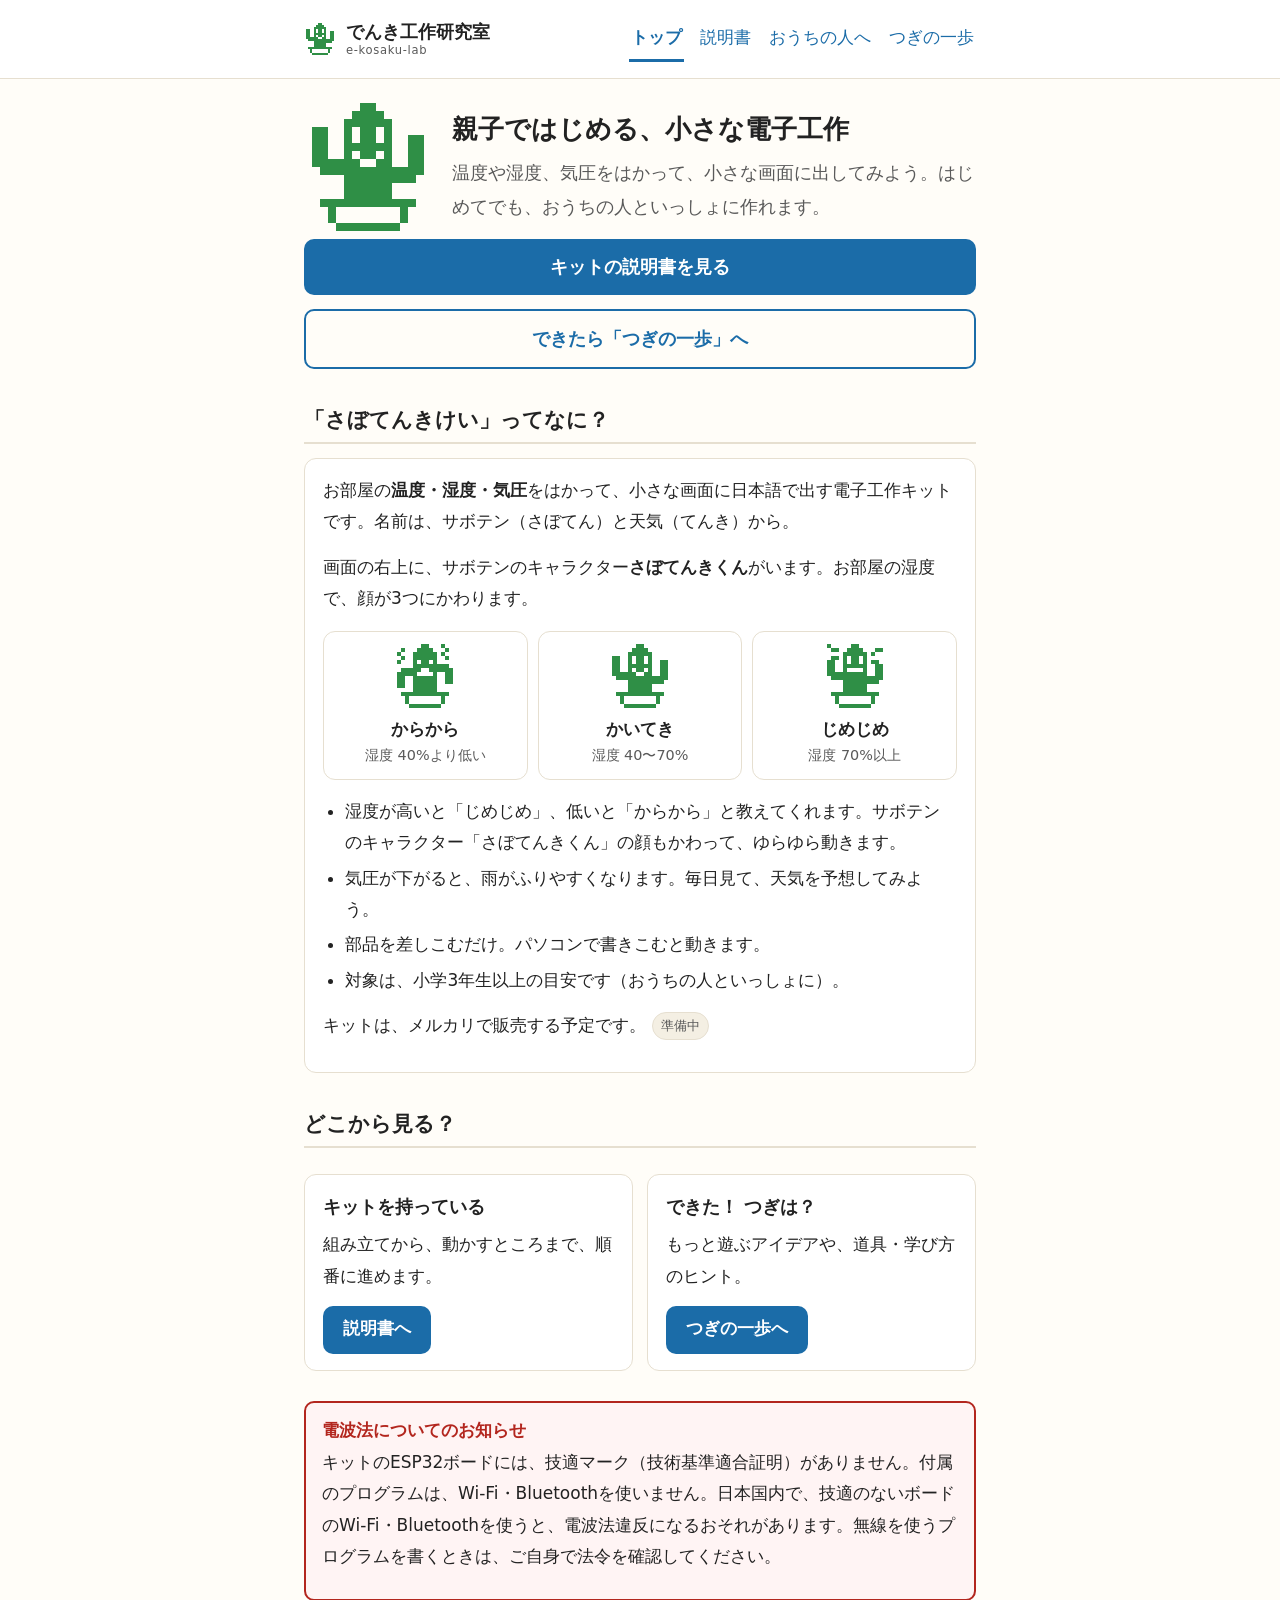
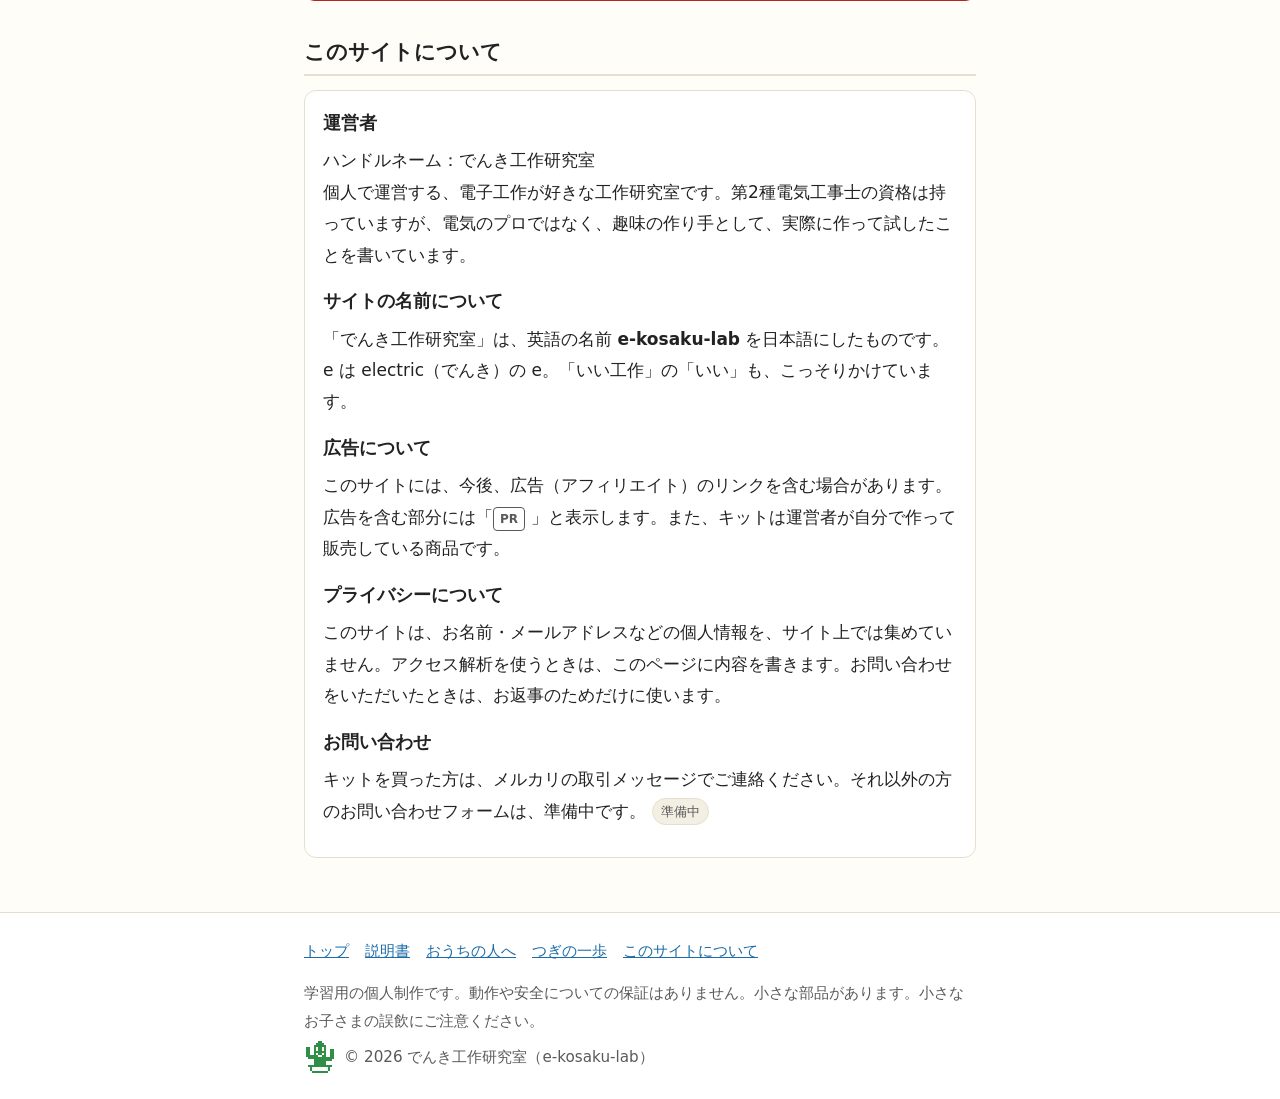
==== index.html @ d6365007 "でんき工作研究室のサイトを公開（準備中の状態。検索には出さない設定） Co-Authored-By: Claude Sonnet 5.5 <noreply@anthropic.com>" ====
<!doctype html>
<html lang="ja">
<head>
<meta charset="utf-8">
<meta name="viewport" content="width=device-width, initial-scale=1">
<title>でんき工作研究室｜親子ではじめる、小さな電子工作</title>
<meta name="description" content="温度・湿度・気圧をはかる電子工作キット「さぼてんきけい」の説明書と、親子で楽しむ電子工作・家庭学習の情報サイトです。">
<!-- 公開前の確認が終わるまでは検索に出さない。公開するときに、この1行を消す -->
<meta name="robots" content="noindex">
<link rel="stylesheet" href="style.css">
<link rel="icon" href="favicon.svg" type="image/svg+xml">
</head>
<body>
<a class="skip" href="#main">本文へ</a>
<header class="site">
  <div class="wrap">
    <a class="brand" href="index.html"><canvas class="sabo xs" data-face="kaiteki" aria-hidden="true"></canvas><span class="brand-text">でんき工作研究室<small>e-kosaku-lab</small></span></a>
    <nav class="main" aria-label="メインメニュー">
      <ul>
        <li><a href="index.html" aria-current="page">トップ</a></li>
        <li><a href="manual.html">説明書</a></li>
        <li><a href="parents.html">おうちの人へ</a></li>
        <li><a href="next.html">つぎの一歩</a></li>
      </ul>
    </nav>
  </div>
</header>

<main id="main">
<div class="wrap">

  <div class="hero">
    <canvas class="sabo xl" data-face="kaiteki" role="img" aria-label="サボテンのキャラクター、さぼてんきくん"></canvas>
    <div>
      <h1>親子ではじめる、小さな電子工作</h1>
      <p class="lead">温度や湿度、気圧をはかって、小さな画面に出してみよう。はじめてでも、おうちの人といっしょに作れます。</p>
    </div>
  </div>

  <div class="grid">
    <a class="btn big" href="manual.html">キットの説明書を見る</a>
    <a class="btn big ghost" href="next.html">できたら「つぎの一歩」へ</a>
  </div>

  <h2>「さぼてんきけい」ってなに？</h2>
  <div class="card">
    <p>お部屋の<strong>温度・湿度・気圧</strong>をはかって、小さな画面に日本語で出す電子工作キットです。名前は、サボテン（さぼてん）と天気（てんき）から。</p>
    <p>画面の右上に、サボテンのキャラクター<strong>さぼてんきくん</strong>がいます。お部屋の湿度で、顔が3つにかわります。</p>
    <ul class="sabo-trio" aria-label="さぼてんきくんの3つの顔">
      <li><canvas class="sabo m" data-face="karakara" aria-hidden="true"></canvas><strong>からから</strong><span>湿度 40%より低い</span></li>
      <li><canvas class="sabo m" data-face="kaiteki" aria-hidden="true"></canvas><strong>かいてき</strong><span>湿度 40〜70%</span></li>
      <li><canvas class="sabo m" data-face="jimejime" aria-hidden="true"></canvas><strong>じめじめ</strong><span>湿度 70%以上</span></li>
    </ul>

    <ul>
      <li>湿度が高いと「じめじめ」、低いと「からから」と教えてくれます。サボテンのキャラクター「さぼてんきくん」の顔もかわって、ゆらゆら動きます。</li>
      <li>気圧が下がると、雨がふりやすくなります。毎日見て、天気を予想してみよう。</li>
      <li>部品を差しこむだけ。パソコンで書きこむと動きます。</li>
      <li>対象は、小学3年生以上の目安です（おうちの人といっしょに）。</li>
    </ul>
    <p>キットは、メルカリで販売する予定です。<span class="tag">準備中</span></p>
  </div>

  <h2>どこから見る？</h2>
  <div class="grid two">
    <div class="card">
      <h3>キットを持っている</h3>
      <p>組み立てから、動かすところまで、順番に進めます。</p>
      <a class="btn" href="manual.html">説明書へ</a>
    </div>
    <div class="card">
      <h3>できた！ つぎは？</h3>
      <p>もっと遊ぶアイデアや、道具・学び方のヒント。</p>
      <a class="btn" href="next.html">つぎの一歩へ</a>
    </div>
  </div>

  <div class="warn" role="note">
    <strong class="t">電波法についてのお知らせ</strong>
    <p>キットのESP32ボードには、技適マーク（技術基準適合証明）がありません。付属のプログラムは、Wi-Fi・Bluetoothを使いません。日本国内で、技適のないボードのWi-Fi・Bluetoothを使うと、電波法違反になるおそれがあります。無線を使うプログラムを書くときは、ご自身で法令を確認してください。</p>
  </div>

  <h2 id="about">このサイトについて</h2>
  <div class="card">
    <h3>運営者</h3>
    <p>ハンドルネーム：でんき工作研究室<br>
    個人で運営する、電子工作が好きな工作研究室です。第2種電気工事士の資格は持っていますが、電気のプロではなく、趣味の作り手として、実際に作って試したことを書いています。</p>

    <h3>サイトの名前について</h3>
    <p>「でんき工作研究室」は、英語の名前 <strong>e-kosaku-lab</strong> を日本語にしたものです。e は electric（でんき）の e。「いい工作」の「いい」も、こっそりかけています。</p>

    <h3>広告について</h3>
    <p>このサイトには、今後、広告（アフィリエイト）のリンクを含む場合があります。広告を含む部分には「<span class="pr">PR</span>」と表示します。また、キットは運営者が自分で作って販売している商品です。</p>

    <h3>プライバシーについて</h3>
    <p>このサイトは、お名前・メールアドレスなどの個人情報を、サイト上では集めていません。アクセス解析を使うときは、このページに内容を書きます。お問い合わせをいただいたときは、お返事のためだけに使います。</p>

    <h3>お問い合わせ</h3>
    <p>キットを買った方は、メルカリの取引メッセージでご連絡ください。それ以外の方のお問い合わせフォームは、準備中です。<span class="tag">準備中</span></p>
  </div>

</div>
</main>

<footer class="site">
  <div class="wrap">
    <ul>
      <li><a href="index.html">トップ</a></li>
      <li><a href="manual.html">説明書</a></li>
      <li><a href="parents.html">おうちの人へ</a></li>
      <li><a href="next.html">つぎの一歩</a></li>
      <li><a href="index.html#about">このサイトについて</a></li>
    </ul>
    <p>学習用の個人制作です。動作や安全についての保証はありません。小さな部品があります。小さなお子さまの誤飲にご注意ください。</p>
    <p class="foot-sabo"><canvas class="sabo xs" data-face="kaiteki" aria-hidden="true"></canvas><span>&copy; 2026 でんき工作研究室（e-kosaku-lab）</span></p>
  </div>
</footer>
<script src="sabo.js"></script>
</body>
</html>
---- style.css ----
:root{
  --bg:#fffdf8; --fg:#222; --muted:#5a5a5a; --card:#fff; --line:#e6dfd0;
  --accent:#1b6ca8; --accent-fg:#fff; --warn-bg:#fff4f4; --warn:#b3261e;
  --ok-bg:#eef7ee; --soft:#f4efe3;
}
@media (prefers-color-scheme: dark){
  :root{
    --bg:#16181c; --fg:#eee; --muted:#b5b5b5; --card:#1f2228; --line:#34383f;
    --accent:#6db3ec; --accent-fg:#0b1a26; --warn-bg:#2b1a1a; --warn:#ff8a80;
    --ok-bg:#1b2a1d; --soft:#252a31;
  }
}
*{box-sizing:border-box}
html{font-size:100%;-webkit-text-size-adjust:100%}
body{
  margin:0; background:var(--bg); color:var(--fg);
  font-family:"Hiragino Sans","Hiragino Kaku Gothic ProN","Yu Gothic","Meiryo",system-ui,sans-serif;
  line-height:1.85; font-size:1.0625rem;
}
.wrap{max-width:44rem; margin:0 auto; padding:0 16px}
a{color:var(--accent)}
a:focus-visible,summary:focus-visible,.btn:focus-visible{outline:3px solid var(--accent);outline-offset:3px;border-radius:4px}
.skip{position:absolute;left:-999px;top:0;background:var(--accent);color:var(--accent-fg);padding:8px 12px;z-index:10}
.skip:focus{left:8px;top:8px}
header.site{border-bottom:1px solid var(--line);background:var(--card)}
header.site .wrap{display:flex;flex-wrap:wrap;align-items:center;justify-content:space-between;gap:8px;padding-top:12px;padding-bottom:12px}
.brand{display:inline-flex;align-items:center;gap:10px;font-weight:700;font-size:1.1rem;color:var(--fg);text-decoration:none;line-height:1.3}
.brand-text{display:block}
.brand small{display:block;font-size:.72rem;font-weight:400;color:var(--muted);letter-spacing:.06em;line-height:1.2}
nav.main ul{display:flex;gap:4px 14px;flex-wrap:wrap;list-style:none;margin:0;padding:0}
nav.main a{display:inline-block;padding:6px 2px;text-decoration:none}
nav.main a[aria-current="page"]{font-weight:700;border-bottom:3px solid var(--accent)}
main{padding:24px 0 40px}
h1{font-size:1.65rem;line-height:1.4;margin:0 0 12px}
h2{font-size:1.3rem;line-height:1.5;margin:36px 0 12px;padding-bottom:6px;border-bottom:2px solid var(--line)}
h3{font-size:1.1rem;margin:22px 0 6px}
p{margin:0 0 14px}
.lead{font-size:1.15rem;color:var(--muted)}
.card{background:var(--card);border:1px solid var(--line);border-radius:12px;padding:16px 18px;margin:14px 0}
.card h3{margin-top:0}
.grid{display:grid;gap:14px;grid-template-columns:1fr}
@media(min-width:640px){.grid.two{grid-template-columns:1fr 1fr}}
.btn{display:inline-block;min-height:48px;padding:10px 20px;border-radius:10px;background:var(--accent);color:var(--accent-fg);text-decoration:none;font-weight:700;line-height:1.5}
.btn.big{display:block;text-align:center;font-size:1.15rem;padding:14px 20px}
.btn.ghost{background:transparent;color:var(--accent);border:2px solid var(--accent)}
.btn[aria-disabled="true"]{background:var(--soft);color:var(--muted);border:2px dashed var(--line);cursor:not-allowed}
.note,.warn,.draft,.ok{border-radius:10px;padding:12px 16px;margin:16px 0}
.note{background:var(--soft)}
.warn{background:var(--warn-bg);border:2px solid var(--warn)}
.warn strong.t{color:var(--warn)}
.ok{background:var(--ok-bg)}
.draft{background:var(--soft);border:2px dashed var(--muted)}
.tag{display:inline-block;font-size:.8rem;padding:1px 8px;border-radius:999px;background:var(--soft);border:1px solid var(--line);color:var(--muted);vertical-align:middle;margin-left:6px}
table{border-collapse:collapse;width:100%;margin:12px 0;font-size:1rem}
th,td{border:1px solid var(--line);padding:8px 10px;text-align:left;vertical-align:top}
th{background:var(--soft)}
.tablewrap{overflow-x:auto}
code,pre{font-family:ui-monospace,"SFMono-Regular",Menlo,Consolas,monospace;font-size:.92rem}
pre{background:var(--soft);border:1px solid var(--line);border-radius:8px;padding:12px;overflow-x:auto;margin:10px 0}
:not(pre)>code{background:var(--soft);padding:1px 6px;border-radius:4px}
details{background:var(--card);border:1px solid var(--line);border-radius:10px;margin:12px 0}
summary{cursor:pointer;padding:12px 16px;font-weight:700;min-height:48px}
details>div{padding:0 16px 8px}
ol,ul{padding-left:1.4rem;margin:0 0 14px}
li{margin:4px 0}
figure{margin:16px 0}
figure img{max-width:100%;height:auto;background:#fff;border:1px solid var(--line);border-radius:8px}
figcaption{font-size:.95rem;color:var(--muted)}
.steps{counter-reset:s;list-style:none;padding:0}
.steps>li{counter-increment:s;position:relative;padding:4px 0 4px 44px;margin:12px 0}
.steps>li::before{content:counter(s);position:absolute;left:0;top:2px;width:32px;height:32px;border-radius:50%;background:var(--accent);color:var(--accent-fg);font-weight:700;display:flex;align-items:center;justify-content:center}
footer.site{border-top:1px solid var(--line);background:var(--card);padding:20px 0;font-size:.95rem;color:var(--muted)}
footer.site ul{list-style:none;padding:0;display:flex;flex-wrap:wrap;gap:6px 16px;margin:0 0 10px}
footer.site p{margin:0 0 6px}
.pr{display:inline-block;font-size:.75rem;font-weight:700;border:1px solid var(--muted);border-radius:4px;padding:0 6px;color:var(--muted);margin-right:6px}

/* ---- 説明書のステップ・画面の例・ドット絵メーカー ---- */
h4{font-size:1.02rem;margin:18px 0 6px}
.stepno{display:inline-flex;align-items:center;justify-content:center;width:2rem;height:2rem;margin-right:10px;border-radius:50%;background:var(--accent);color:var(--accent-fg);font-size:1.05rem;vertical-align:.1em}
.oled{display:flex;justify-content:space-between;align-items:flex-start;gap:12px;max-width:22rem;margin:16px 0;padding:14px 16px;background:#05070a;border:6px solid #2a2f37;border-radius:10px;color:#9fe3ff;font-family:ui-monospace,"SFMono-Regular",Menlo,Consolas,monospace;line-height:1.6}
.oled-text{font-size:1rem;white-space:nowrap}
.oled-mark{width:64px;height:64px;flex:none;image-rendering:pixelated}
.btn.small{min-height:44px;padding:8px 14px;font-size:.95rem;cursor:pointer;font-family:inherit}
button.btn{border:0;font-family:inherit;cursor:pointer}
button.btn.ghost{border:2px solid var(--accent)}
.dotmaker{background:var(--card);border:1px solid var(--line);border-radius:12px;padding:14px;margin:12px 0}
.dotgrid{display:grid;grid-template-columns:repeat(16,1fr);gap:1px;width:100%;max-width:22rem;aspect-ratio:1;background:var(--line);border:1px solid var(--line);touch-action:none;user-select:none;-webkit-user-select:none}
.dotgrid button{all:unset;display:block;background:var(--bg);cursor:pointer}
.dotgrid button[aria-pressed="true"]{background:var(--fg)}
.dotgrid button:focus-visible{outline:2px solid var(--accent);outline-offset:-2px}
.dotbtns{display:flex;flex-wrap:wrap;gap:8px;margin:12px 0}
.dotmaker textarea{display:block;width:100%;margin:6px 0 10px;padding:10px;font-family:ui-monospace,"SFMono-Regular",Menlo,Consolas,monospace;font-size:.85rem;line-height:1.4;background:var(--soft);color:var(--fg);border:1px solid var(--line);border-radius:8px;resize:vertical}

/* ---- さぼてんきくん ---- */
:root{--sabo:#2f8f46}
@media (prefers-color-scheme: dark){:root{--sabo:#7fd48f}}
canvas[data-face].sabo{display:block;flex:none;width:48px;height:48px;image-rendering:pixelated;color:var(--sabo)}
canvas.sabo.xs{width:32px;height:32px}
canvas.sabo.s{width:48px;height:48px}
canvas.sabo.m{width:64px;height:64px}
canvas.sabo.l{width:96px;height:96px}
canvas.sabo.xl{width:128px;height:128px}
h2 canvas.sabo,h3 canvas.sabo{display:inline-block;vertical-align:middle;margin-left:10px}
.hero{display:flex;align-items:center;gap:20px;margin:0 0 8px}
.hero>div{min-width:0}
.hero h1{margin:0 0 8px}
.hero .lead{margin:0}
@media(max-width:519px){.hero{flex-direction:column;align-items:flex-start;gap:10px}}
.sabo-say{display:flex;align-items:center;gap:14px}
.sabo-say>div{min-width:0}
.sabo-say p{margin:0 0 8px}
.sabo-say>div>:last-child{margin-bottom:0}
.sabo-trio{list-style:none;padding:0;margin:16px 0;display:grid;grid-template-columns:repeat(3,1fr);gap:10px;text-align:center}
.sabo-trio li{margin:0;padding:12px 6px;background:var(--card);border:1px solid var(--line);border-radius:12px}
.sabo-trio canvas{margin:0 auto 6px}
.sabo-trio strong{display:block}
.sabo-trio span{display:block;font-size:.9rem;line-height:1.5;color:var(--muted)}
.foot-sabo{display:flex;align-items:center;gap:8px}
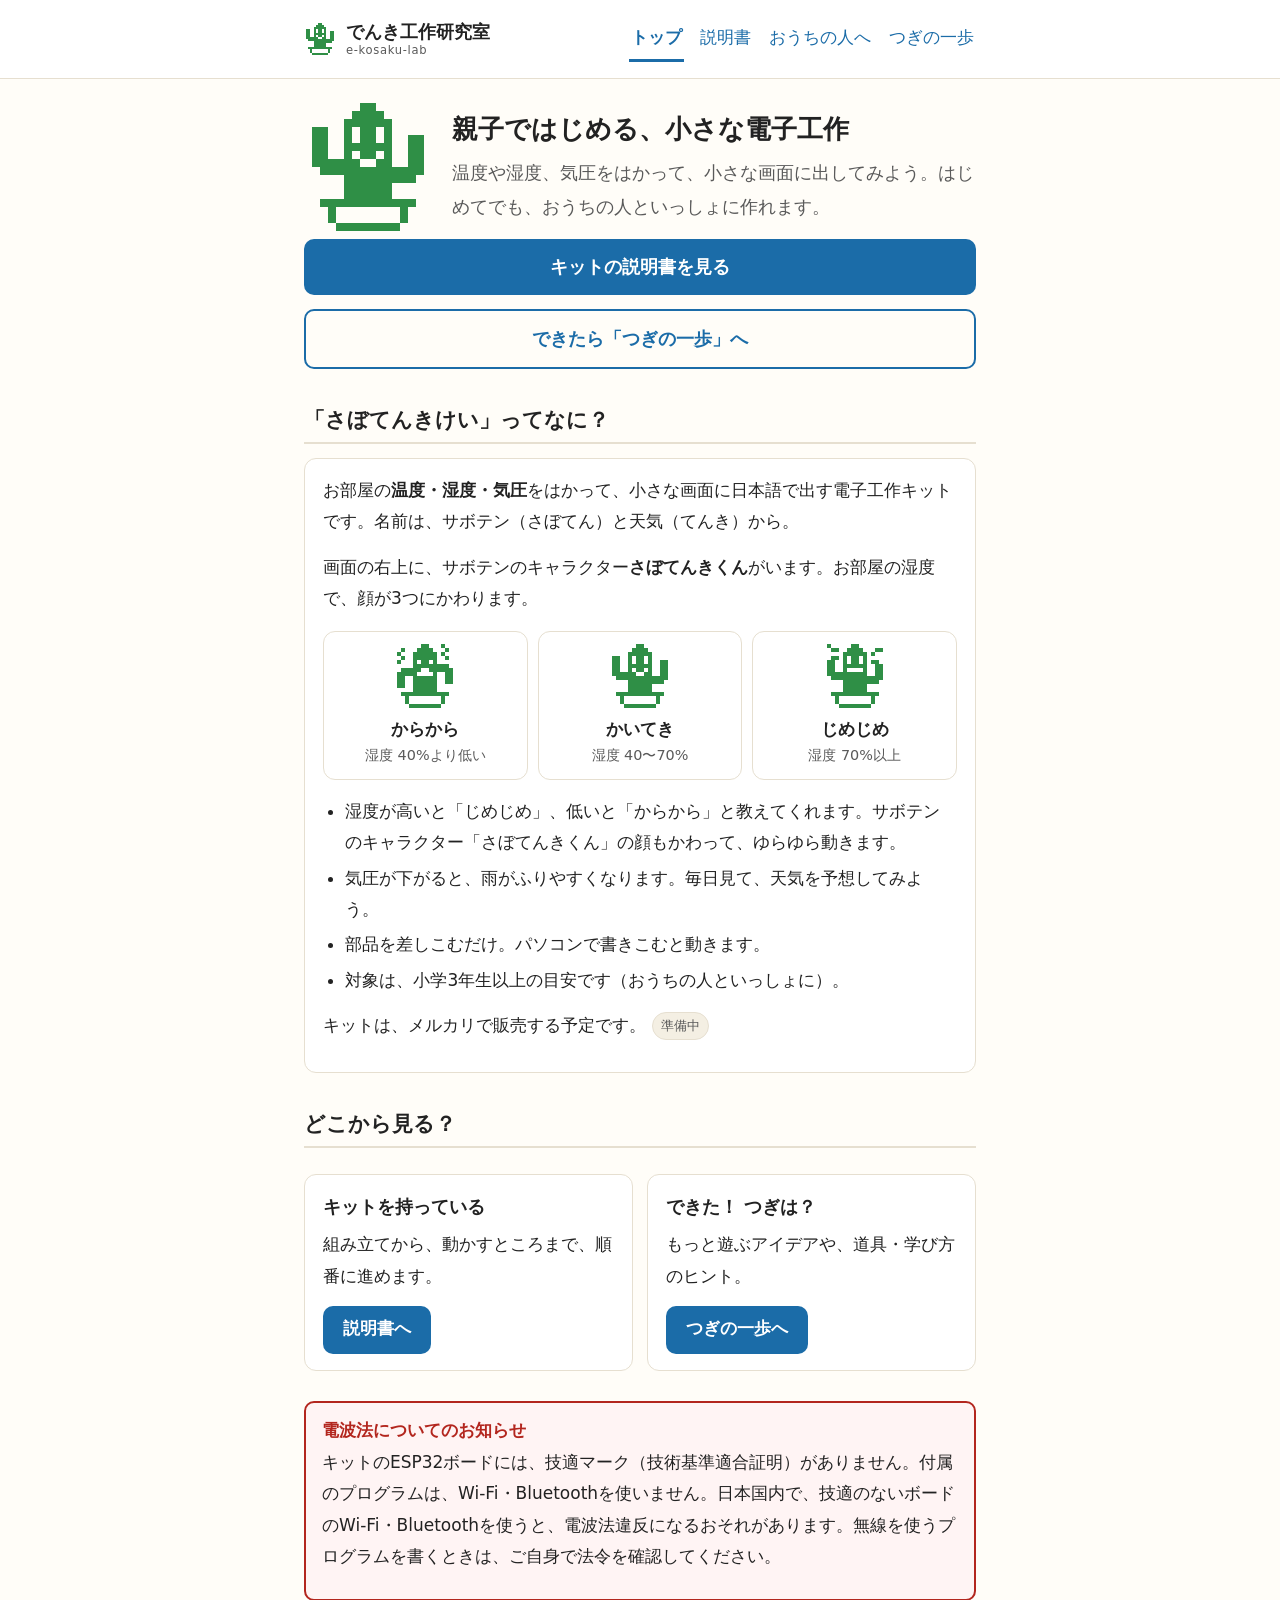
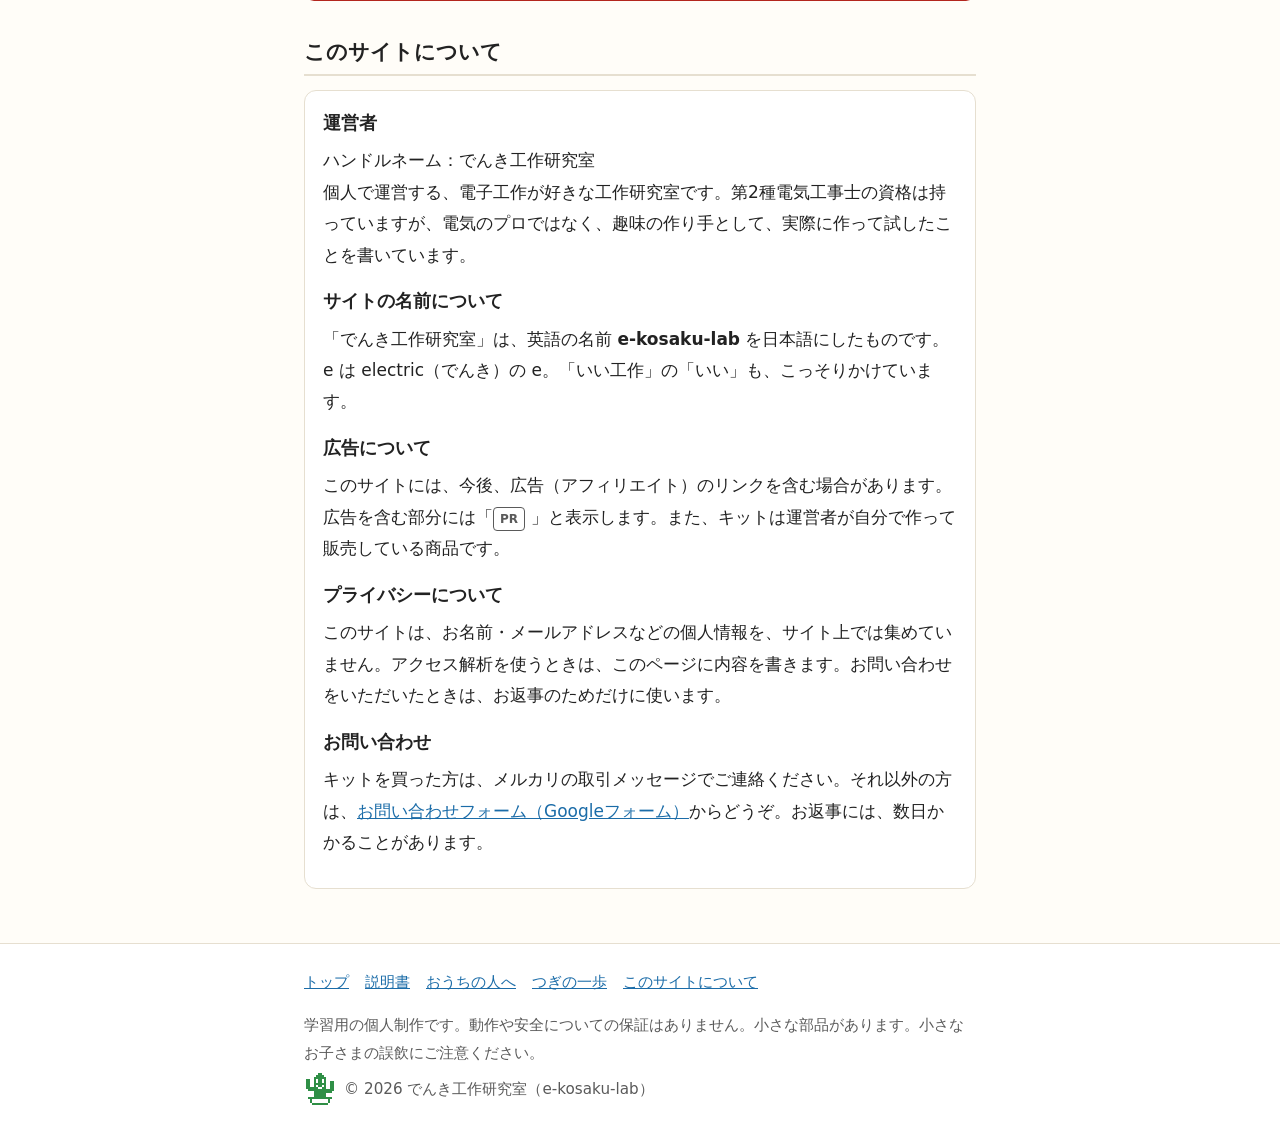
==== commit 66636a31: "お問い合わせフォーム（Googleフォーム）のリンクを追加 Co-Authored-By: Claude Sonnet 5.5 <noreply@anthropic.com>" ====
--- a/index.html
+++ b/index.html
@@ -96,7 +96,7 @@
     <p>このサイトは、お名前・メールアドレスなどの個人情報を、サイト上では集めていません。アクセス解析を使うときは、このページに内容を書きます。お問い合わせをいただいたときは、お返事のためだけに使います。</p>
 
     <h3>お問い合わせ</h3>
-    <p>キットを買った方は、メルカリの取引メッセージでご連絡ください。それ以外の方のお問い合わせフォームは、準備中です。<span class="tag">準備中</span></p>
+    <p>キットを買った方は、メルカリの取引メッセージでご連絡ください。それ以外の方は、<a href="https://docs.google.com/forms/d/e/1FAIpQLSc39AIeyI7oMJ9VZCnJQgaJmFzdg29E1F64umHbpRTYRCRmow/viewform" target="_blank" rel="noopener">お問い合わせフォーム（Googleフォーム）</a>からどうぞ。お返事には、数日かかることがあります。</p>
   </div>
 
 </div>
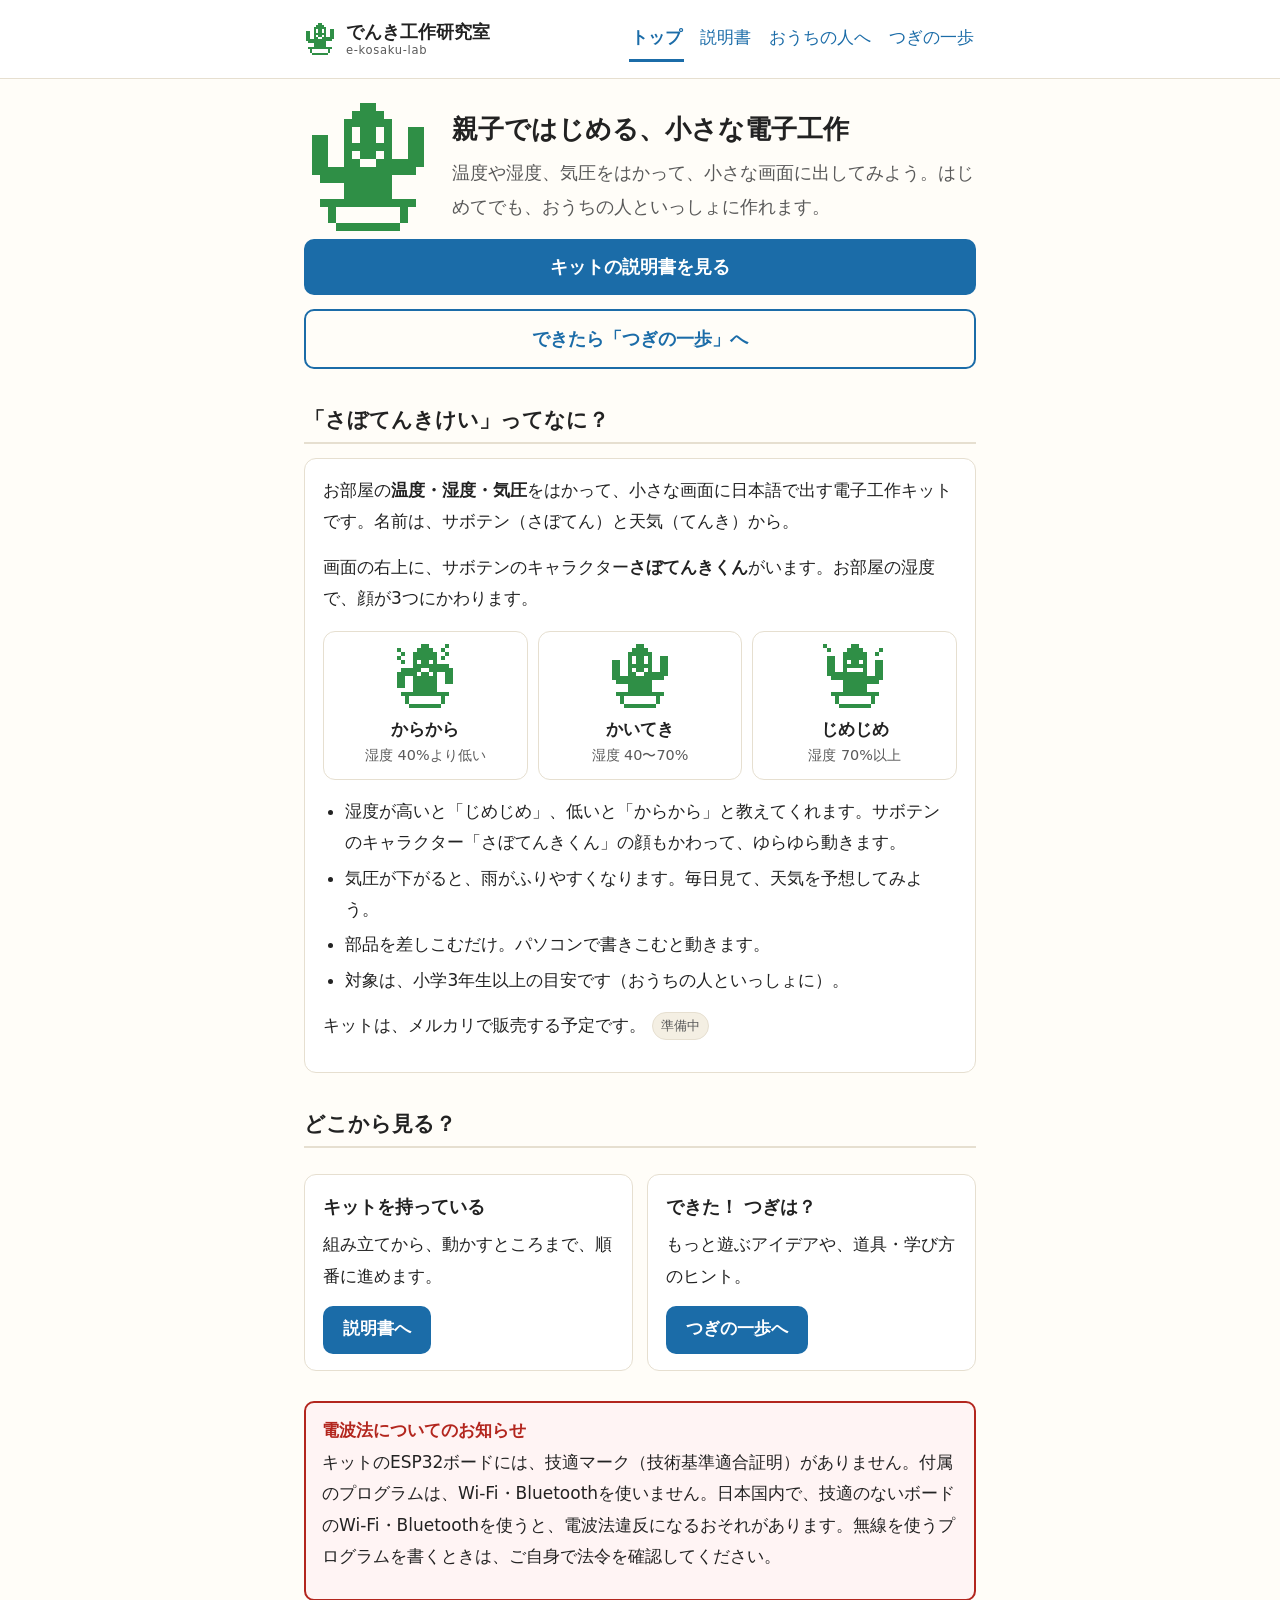
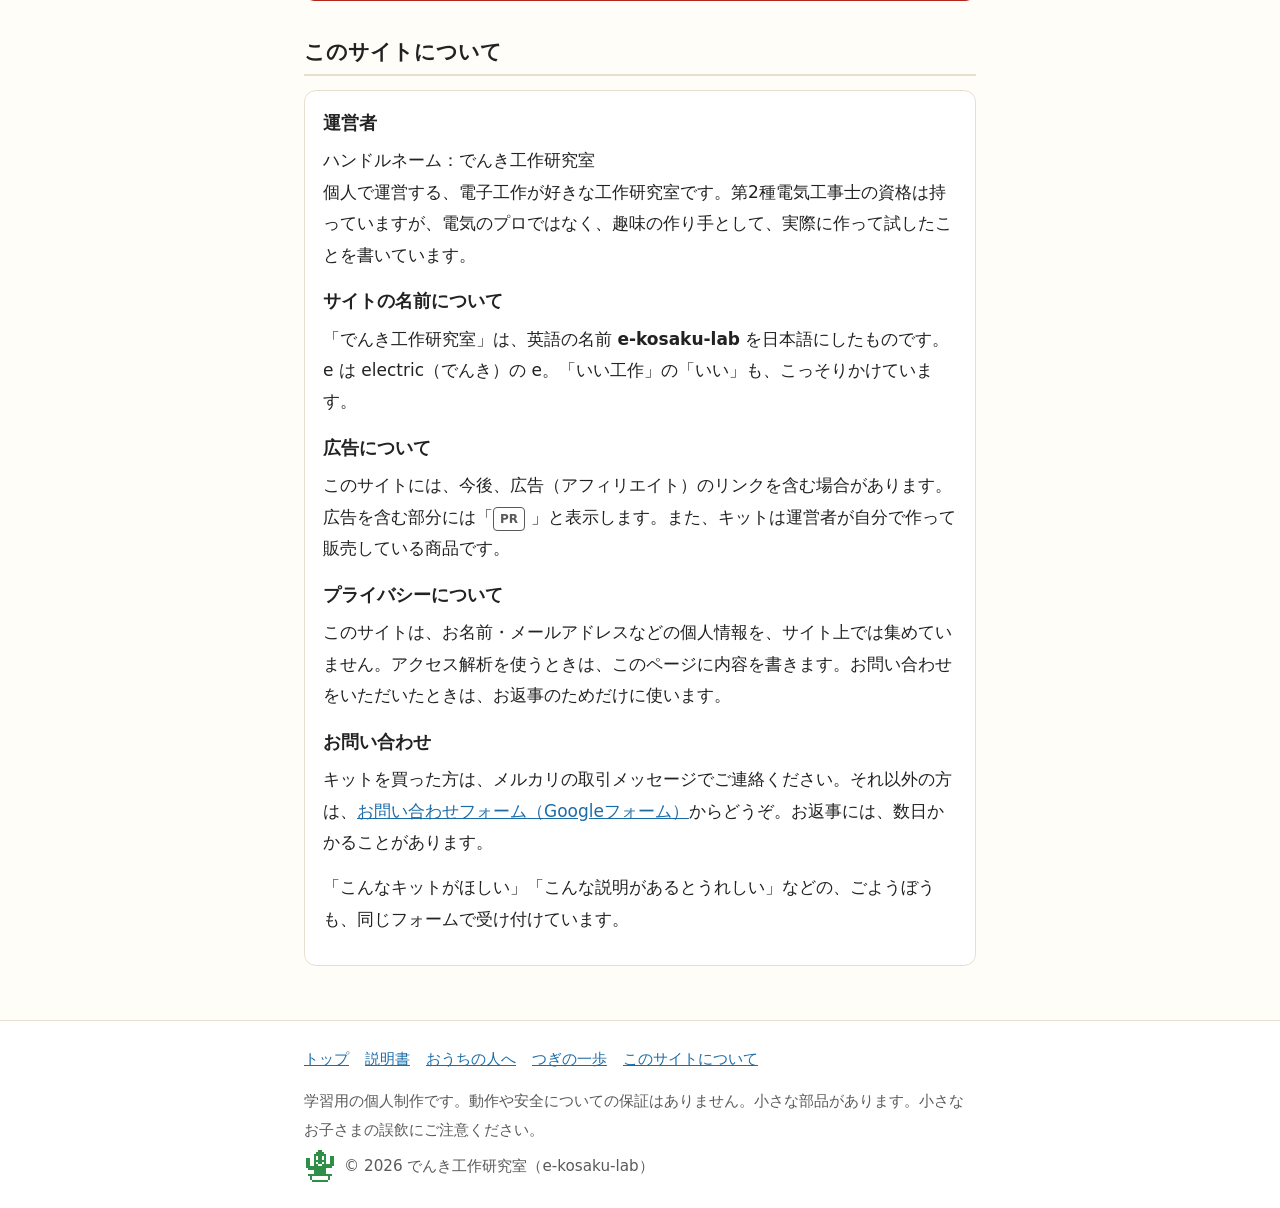
==== commit 9807575c: "お問い合わせに、キットや説明書のごようぼうを受け付ける案内を追加 Co-Authored-By: Claude Sonnet 5.5 <noreply@anthropic.com>" ====
--- a/index.html
+++ b/index.html
@@ -97,6 +97,7 @@
 
     <h3>お問い合わせ</h3>
     <p>キットを買った方は、メルカリの取引メッセージでご連絡ください。それ以外の方は、<a href="https://docs.google.com/forms/d/e/1FAIpQLSc39AIeyI7oMJ9VZCnJQgaJmFzdg29E1F64umHbpRTYRCRmow/viewform" target="_blank" rel="noopener">お問い合わせフォーム（Googleフォーム）</a>からどうぞ。お返事には、数日かかることがあります。</p>
+    <p>「こんなキットがほしい」「こんな説明があるとうれしい」などの、ごようぼうも、同じフォームで受け付けています。</p>
   </div>
 
 </div>
--- a/style.css
+++ b/style.css
@@ -116,3 +116,13 @@
 .sabo-trio strong{display:block}
 .sabo-trio span{display:block;font-size:.9rem;line-height:1.5;color:var(--muted)}
 .foot-sabo{display:flex;align-items:center;gap:8px}
+
+/* 写真・画面の並び */
+.photos{display:grid;grid-template-columns:repeat(auto-fit,minmax(230px,1fr));gap:12px;margin:16px 0}
+.photos figure{margin:0}
+figure figcaption{font-size:.9rem}
+
+/* 広い図を、スマホで横にずらして見る */
+.scrollx{overflow-x:auto;-webkit-overflow-scrolling:touch}
+.scrollx img{min-width:720px}
+.nw{white-space:nowrap}
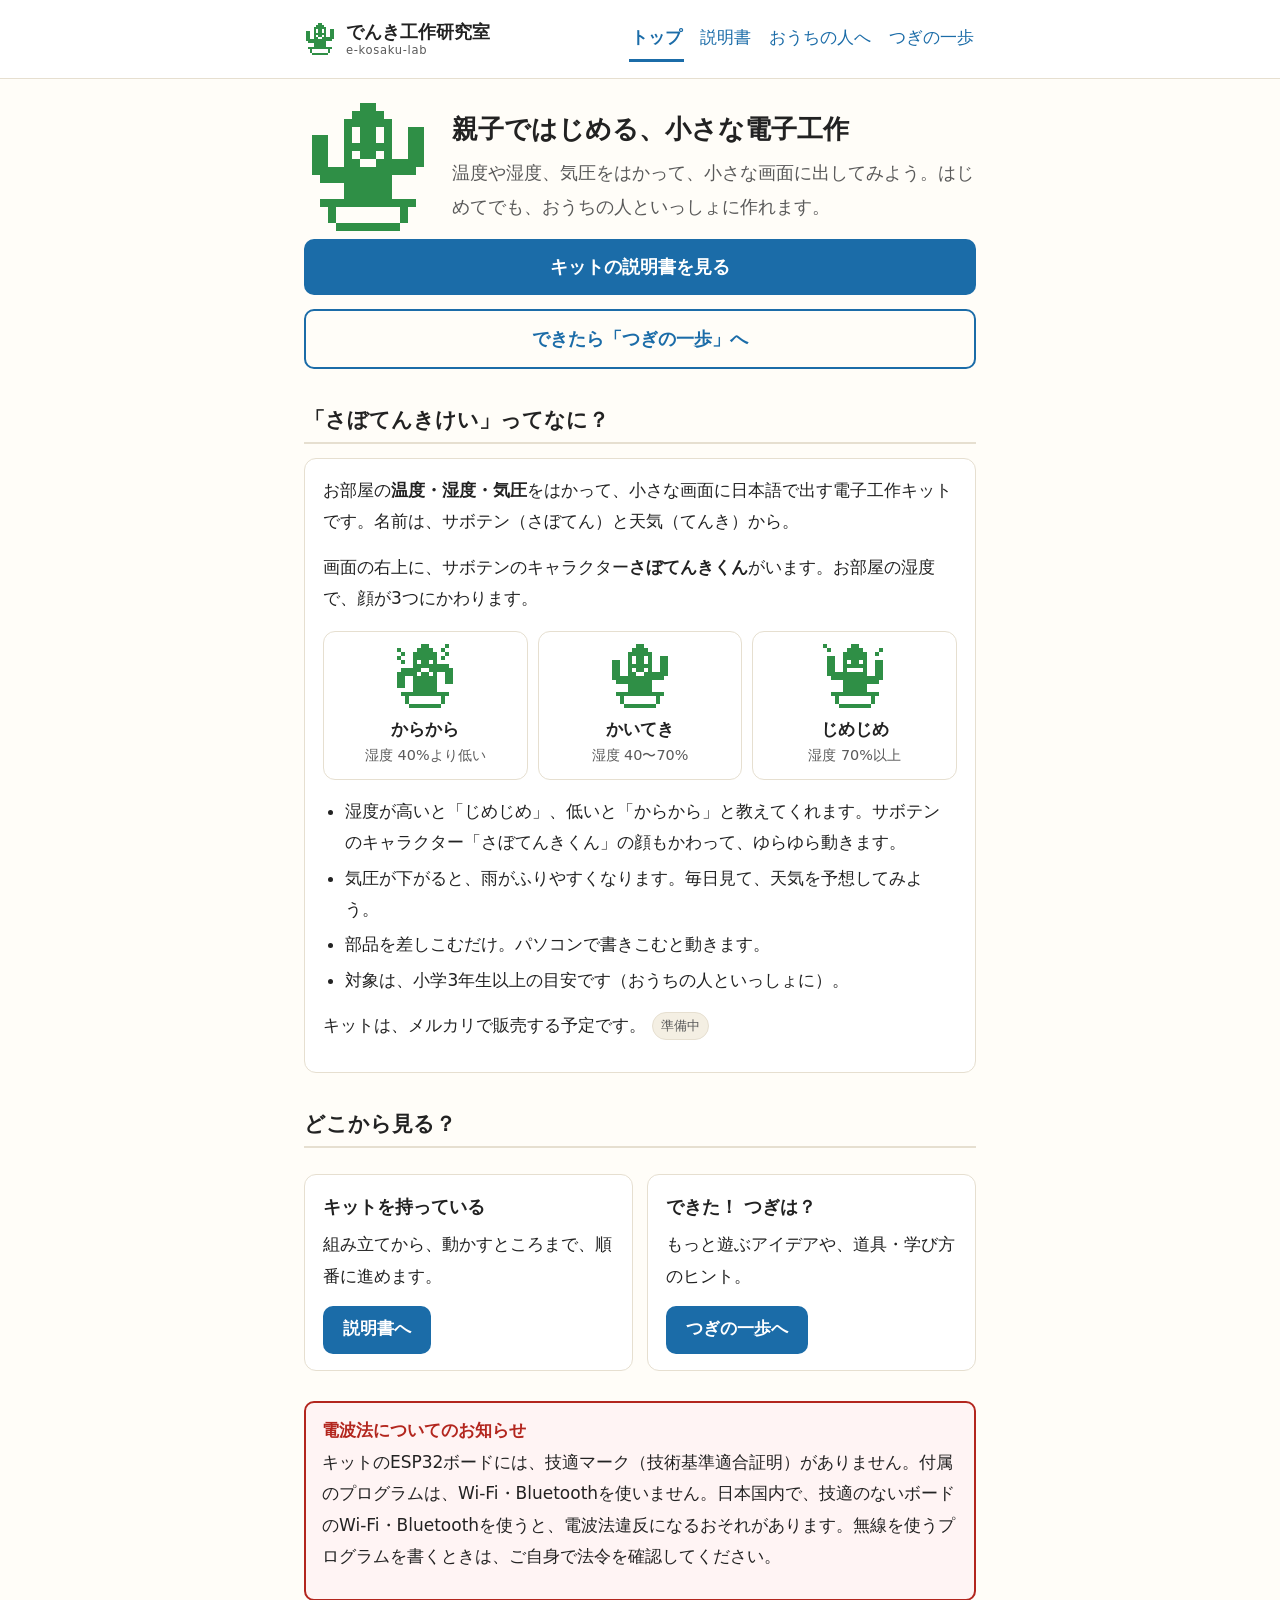
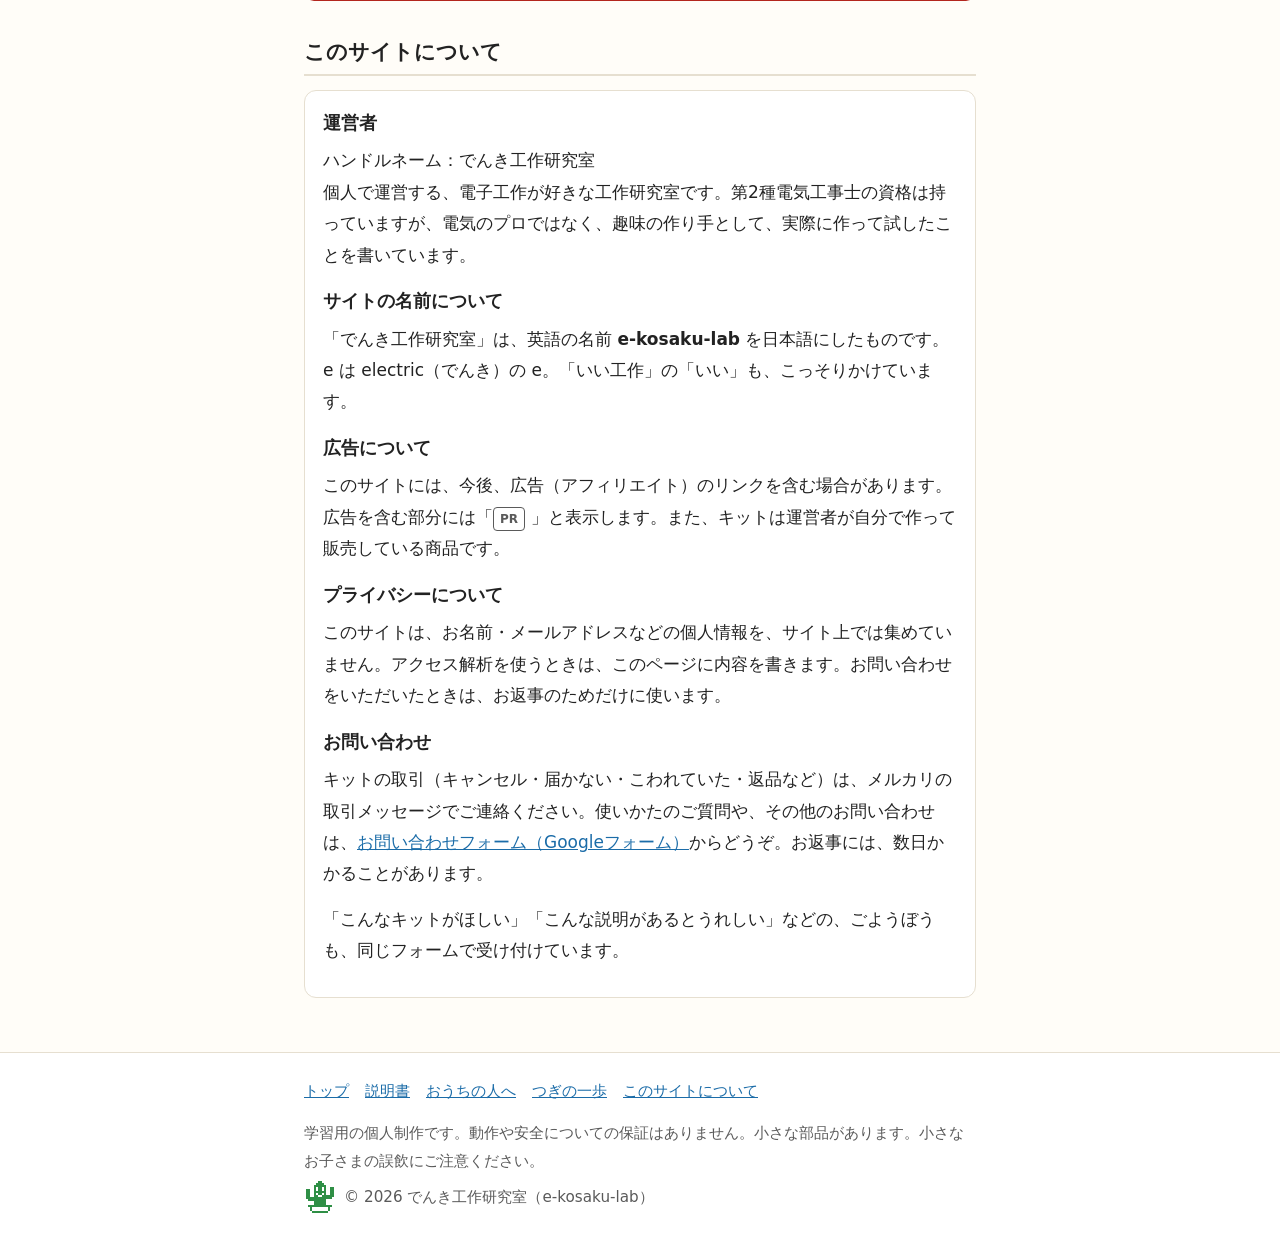
==== commit 680288a6: "問い合わせ先を、取引はメルカリ・質問と要望はフォームに分けた Co-Authored-By: Claude Sonnet 5.5 <noreply@anthropic.com>" ====
--- a/index.html
+++ b/index.html
@@ -96,7 +96,7 @@
     <p>このサイトは、お名前・メールアドレスなどの個人情報を、サイト上では集めていません。アクセス解析を使うときは、このページに内容を書きます。お問い合わせをいただいたときは、お返事のためだけに使います。</p>
 
     <h3>お問い合わせ</h3>
-    <p>キットを買った方は、メルカリの取引メッセージでご連絡ください。それ以外の方は、<a href="https://docs.google.com/forms/d/e/1FAIpQLSc39AIeyI7oMJ9VZCnJQgaJmFzdg29E1F64umHbpRTYRCRmow/viewform" target="_blank" rel="noopener">お問い合わせフォーム（Googleフォーム）</a>からどうぞ。お返事には、数日かかることがあります。</p>
+    <p>キットの取引（キャンセル・届かない・こわれていた・返品など）は、メルカリの取引メッセージでご連絡ください。使いかたのご質問や、その他のお問い合わせは、<a href="https://docs.google.com/forms/d/e/1FAIpQLSc39AIeyI7oMJ9VZCnJQgaJmFzdg29E1F64umHbpRTYRCRmow/viewform" target="_blank" rel="noopener">お問い合わせフォーム（Googleフォーム）</a>からどうぞ。お返事には、数日かかることがあります。</p>
     <p>「こんなキットがほしい」「こんな説明があるとうれしい」などの、ごようぼうも、同じフォームで受け付けています。</p>
   </div>
 
@@ -117,5 +117,6 @@
   </div>
 </footer>
 <script src="sabo.js"></script>
+<script src="lightbox.js" defer></script>
 </body>
 </html>
--- a/style.css
+++ b/style.css
@@ -126,3 +126,15 @@
 .scrollx{overflow-x:auto;-webkit-overflow-scrolling:touch}
 .scrollx img{min-width:720px}
 .nw{white-space:nowrap}
+
+/* 画像を大きく表示（lightbox.js） */
+img.zoomable{cursor:zoom-in}
+body.lb-open{overflow:hidden}
+.lb{position:fixed;inset:0;z-index:1000;background:rgba(0,0,0,.88);overflow:auto;display:flex;flex-direction:column;align-items:flex-start;padding:48px 12px 24px;cursor:zoom-out}
+.lb[hidden]{display:none}
+.lb img{max-width:96vw;max-height:80vh;width:auto;height:auto;background:#fff;border-radius:6px;flex:none;margin:0 auto}
+.lb-cap{color:#eee;max-width:900px;margin:12px auto 0;font-size:.95rem;line-height:1.6;text-align:center}
+.lb-close{position:fixed;top:10px;right:12px;background:#fff;color:#111;border:0;border-radius:20px;padding:8px 16px;font-size:1rem;cursor:pointer}
+@media (max-width:700px){
+  .lb img.wide, .lb img[src$=".svg"]{max-width:none;max-height:none;width:max(96vw,900px);margin:0}
+}
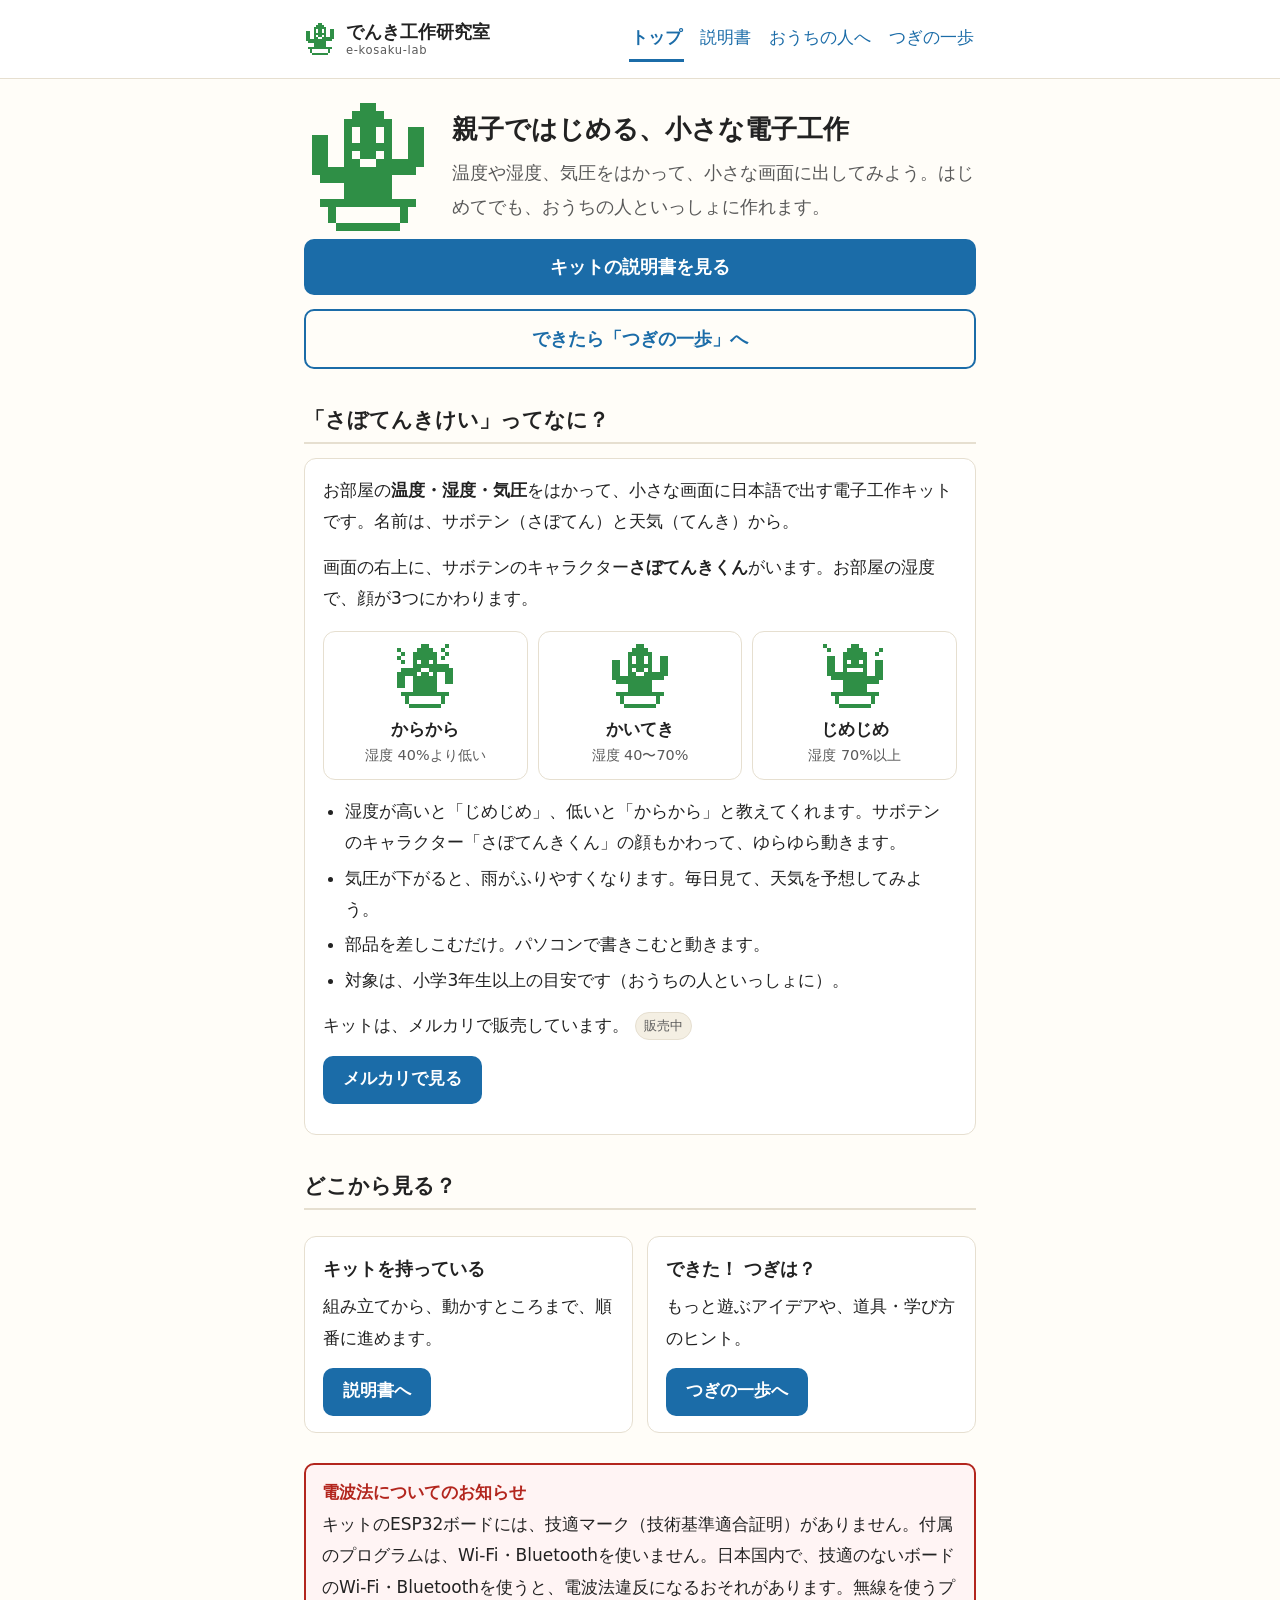
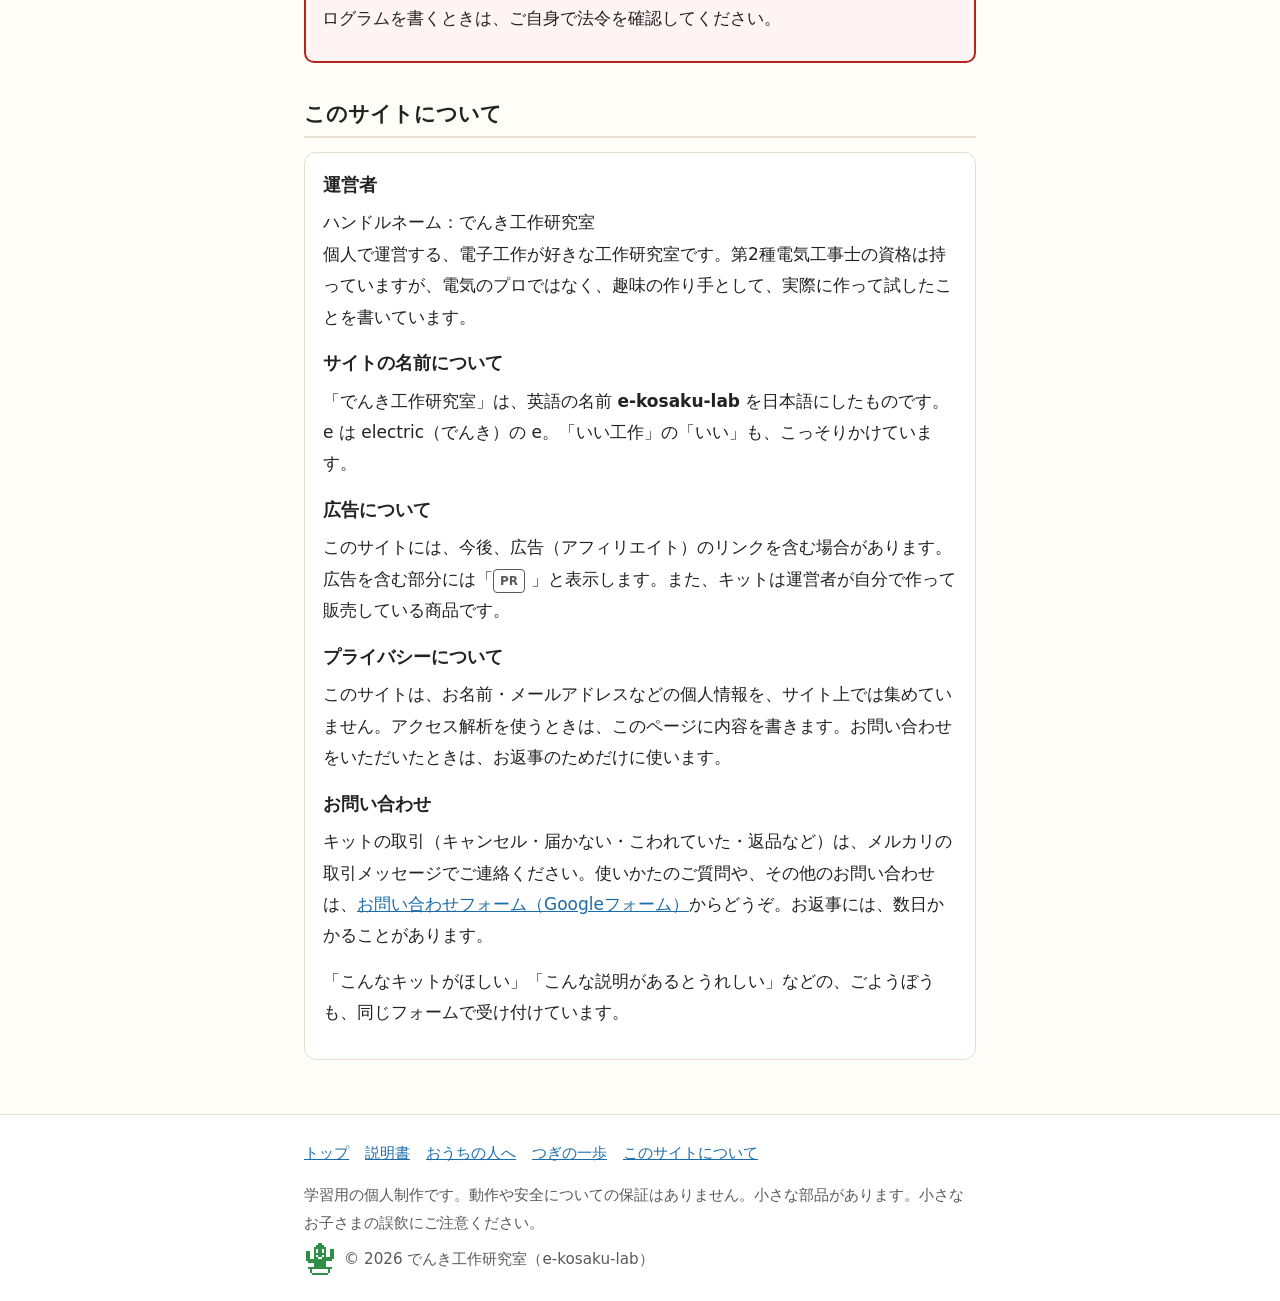
==== commit 72a2a17b: "サイトを公開: noindexを外し、キットを「メルカリで販売中」に変更 Co-Authored-By: Claude Sonnet 5.5 <noreply@anthropic.com>" ====
--- a/index.html
+++ b/index.html
@@ -5,8 +5,6 @@
 <meta name="viewport" content="width=device-width, initial-scale=1">
 <title>でんき工作研究室｜親子ではじめる、小さな電子工作</title>
 <meta name="description" content="温度・湿度・気圧をはかる電子工作キット「さぼてんきけい」の説明書と、親子で楽しむ電子工作・家庭学習の情報サイトです。">
-<!-- 公開前の確認が終わるまでは検索に出さない。公開するときに、この1行を消す -->
-<meta name="robots" content="noindex">
 <link rel="stylesheet" href="style.css">
 <link rel="icon" href="favicon.svg" type="image/svg+xml">
 </head>
@@ -58,7 +56,8 @@
       <li>部品を差しこむだけ。パソコンで書きこむと動きます。</li>
       <li>対象は、小学3年生以上の目安です（おうちの人といっしょに）。</li>
     </ul>
-    <p>キットは、メルカリで販売する予定です。<span class="tag">準備中</span></p>
+    <p>キットは、メルカリで販売しています。<span class="tag">販売中</span></p>
+    <p><a class="btn" href="https://jp.mercari.com/item/m66127250932" target="_blank" rel="noopener">メルカリで見る</a></p>
   </div>
 
   <h2>どこから見る？</h2>
